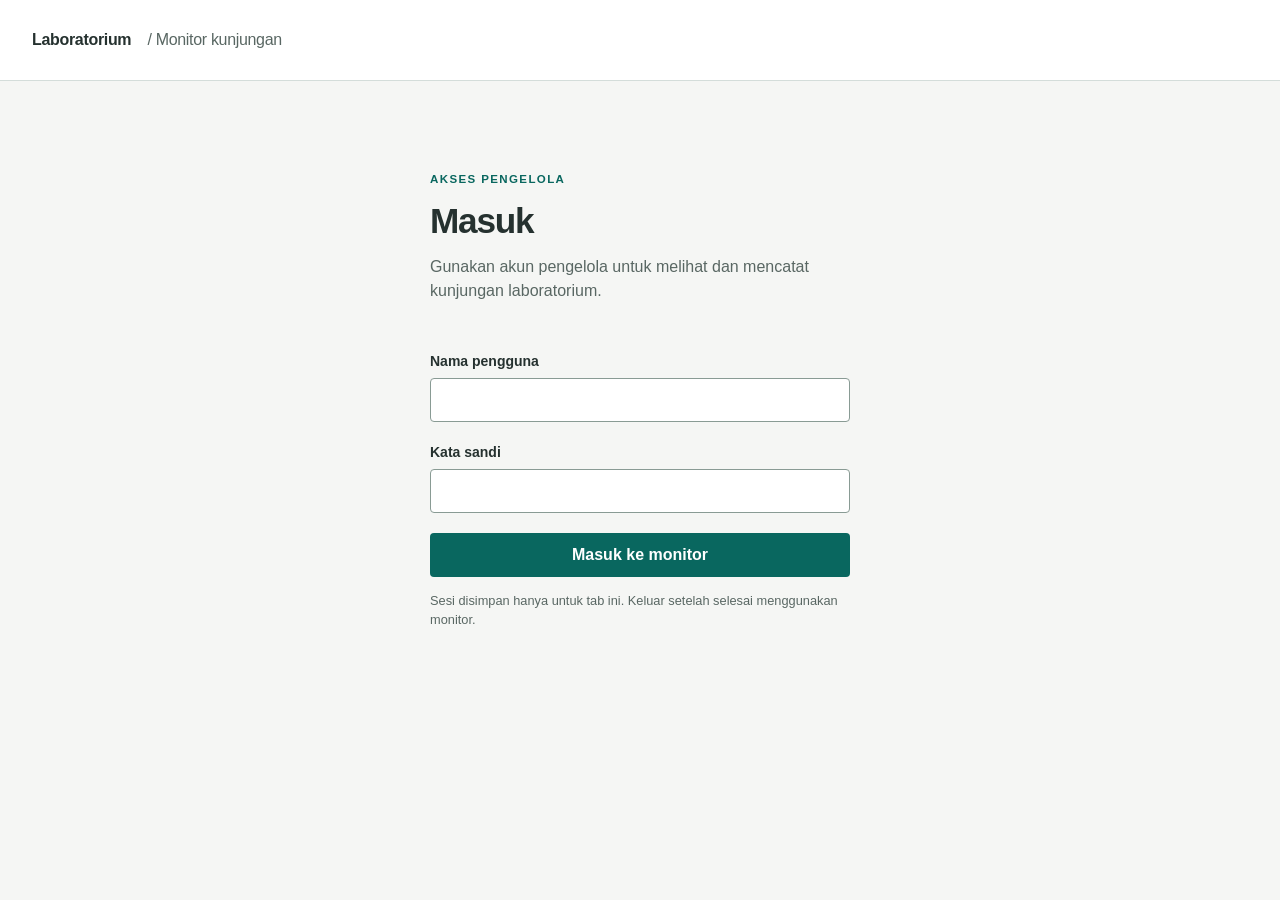
==== frontend/login.html @ 24afa10b "feat: add visitor log landing site and dashboard" ====
<!doctype html>
<html lang="id">
  <head>
    <meta charset="utf-8" />
    <meta name="viewport" content="width=device-width, initial-scale=1" />
    <title>Masuk · Monitor Laboratorium</title>
    <link rel="stylesheet" href="style.css" />
    <script src="app.js" defer></script>
  </head>
  <body data-view="login">
    <header class="topbar">
      <div class="shell bar-content">
        <span class="wordmark"
          >Laboratorium <span>/ Monitor kunjungan</span></span
        >
      </div>
    </header>
    <main class="login-main">
      <p class="eyebrow">AKSES PENGELOLA</p>
      <h1>Masuk</h1>
      <p class="muted">
        Gunakan akun pengelola untuk melihat dan mencatat kunjungan
        laboratorium.
      </p>
      <p id="login-notice" class="error" role="alert" hidden>
        Silakan login terlebih dahulu untuk mengakses monitor kunjungan.
      </p>
      <p id="error" class="error" role="alert" hidden></p>
      <p id="status" class="status" role="status" aria-live="polite"></p>
      <form id="login-form">
        <div class="field">
          <label for="username">Nama pengguna</label
          ><input
            id="username"
            name="username"
            autocomplete="username"
            required
            maxlength="256"
            autocapitalize="none"
            spellcheck="false"
          />
        </div>
        <div class="field">
          <label for="password">Kata sandi</label
          ><input
            id="password"
            name="password"
            type="password"
            autocomplete="current-password"
            required
            maxlength="1024"
          />
        </div>
        <button type="submit">Masuk ke monitor</button>
      </form>
      <p class="muted footnote">
        Sesi disimpan hanya untuk tab ini. Keluar setelah selesai menggunakan
        monitor.
      </p>
    </main>
  </body>
</html>
---- frontend/style.css ----
:root {
  color-scheme: light;
  --paper: #f5f6f4;
  --surface: #fff;
  --ink: #25312f;
  --muted: #596763;
  --line: #d4ddda;
  --teal: #09675f;
  --teal-hover: #07534c;
  --danger: #9b2929;
}
* {
  box-sizing: border-box;
}
body {
  margin: 0;
  background: var(--paper);
  color: var(--ink);
  font-family: "Segoe UI", "Helvetica Neue", Arial, sans-serif;
  font-size: 16px;
  line-height: 1.5;
}
.shell {
  width: min(1280px, calc(100% - 64px));
  margin-inline: auto;
}
.topbar {
  border-bottom: 1px solid var(--line);
  background: var(--surface);
}
.bar-content {
  display: flex;
  align-items: center;
  justify-content: space-between;
  gap: 20px;
  min-height: 80px;
}
.wordmark {
  font-weight: 650;
  letter-spacing: -0.02em;
}
.wordmark span {
  color: var(--muted);
  font-weight: 400;
  margin-left: 12px;
}
main.shell {
  padding-block: 40px;
}
.page-heading {
  display: flex;
  align-items: center;
  justify-content: space-between;
  gap: 24px;
  margin-bottom: 24px;
}
h1,
h2,
p {
  margin-top: 0;
}
h1 {
  font-size: clamp(1.7rem, 3vw, 2.2rem);
  line-height: 1.2;
  font-weight: 650;
  letter-spacing: -0.035em;
  margin-bottom: 12px;
}
h2 {
  font-size: 1.05rem;
  line-height: 1.4;
  font-weight: 650;
  margin-bottom: 8px;
}
p {
  margin-bottom: 12px;
}
.eyebrow {
  font-size: 0.72rem;
  letter-spacing: 0.12em;
  font-weight: 700;
  color: var(--teal);
  margin-bottom: 12px;
}
.muted,
small {
  color: var(--muted);
}
button,
input,
select {
  font: inherit;
}
select {
  min-height: 44px;
  padding: 9px 12px;
  width: 100%;
  background: var(--surface);
  color: var(--ink);
  border: 1px solid #899b94;
  border-radius: 4px;
}
#chart {
  display: block;
  width: 100%;
  min-width: 640px;
  height: auto;
}
a {
  color: var(--teal);
}
details {
  margin-top: 24px;
}
summary {
  cursor: pointer;
}
button {
  min-height: 44px;
  border: 1px solid transparent;
  border-radius: 4px;
  padding: 9px 16px;
  background: var(--teal);
  color: white;
  cursor: pointer;
  font-weight: 600;
}
button:hover {
  background: var(--teal-hover);
}
button.quiet {
  background: var(--surface);
  color: var(--ink);
  border-color: var(--line);
}
button.quiet:hover {
  background: #e9efec;
}
button.delete {
  color: var(--danger);
  background: transparent;
  border-color: var(--line);
  padding-inline: 12px;
}
button.delete:hover {
  background: #fff0ef;
}
button:disabled {
  opacity: 0.6;
  cursor: wait;
}
:focus-visible {
  outline: 3px solid var(--teal);
  outline-offset: 3px;
}
input {
  width: 100%;
  min-height: 44px;
  padding: 9px 12px;
  border: 1px solid #899b94;
  border-radius: 4px;
  background: var(--surface);
  color: var(--ink);
}
label {
  display: block;
  font-size: 0.875rem;
  font-weight: 600;
  margin-bottom: 6px;
}
small {
  display: block;
  font-size: 0.78rem;
  margin-top: 6px;
}
.entry-section {
  border-block: 1px solid var(--line);
  padding-block: 24px;
  display: grid;
  grid-template-columns: 1fr 1.5fr;
  gap: 32px;
}
.entry-section p {
  font-size: 0.875rem;
}
.entry-form {
  display: flex;
  align-items: flex-start;
  gap: 12px;
}
.entry-form .field {
  flex: 1;
  min-width: 0;
}
.entry-form button {
  margin-top: 27px;
  white-space: nowrap;
}
.log-section {
  padding-top: 30px;
}
.table-heading {
  display: flex;
  align-items: baseline;
  justify-content: space-between;
  gap: 16px;
}
.count {
  font-size: 0.9rem;
  color: var(--muted);
}
.count strong {
  color: var(--ink);
  font-variant-numeric: tabular-nums;
  font-size: 1.3rem;
  margin-right: 6px;
}
.table-note,
.footnote {
  font-size: 0.8rem;
}
.table-scroll {
  overflow-x: auto;
  background: var(--surface);
  border: 1px solid var(--line);
  border-radius: 4px;
}
table {
  width: 100%;
  border-collapse: collapse;
  text-align: left;
  font-size: 0.875rem;
}
th {
  background: #edf1ee;
  color: var(--muted);
  font-size: 0.75rem;
  font-weight: 650;
  white-space: nowrap;
}
th,
td {
  padding: 14px 16px;
  border-bottom: 1px solid var(--line);
  vertical-align: top;
}
tbody tr:last-child td {
  border-bottom: 0;
}
tbody tr:hover {
  background: #f8faf8;
}
td:nth-child(1),
td:nth-child(3),
td:nth-child(4) {
  font-variant-numeric: tabular-nums;
  white-space: nowrap;
}
td:nth-child(2) {
  min-width: 150px;
  max-width: 260px;
  overflow-wrap: anywhere;
}
td:nth-child(5) {
  min-width: 200px;
  max-width: 320px;
  overflow-wrap: anywhere;
  color: var(--muted);
}
.table-message {
  text-align: center;
  padding: 36px;
  color: var(--muted);
}
.footnote {
  margin-top: 14px;
}
.status {
  min-height: 24px;
  font-size: 0.875rem;
  color: var(--teal);
}
.error {
  padding: 12px 16px;
  border: 1px solid #c88f8a;
  background: #fff3f1;
  color: #872323;
  overflow-wrap: anywhere;
}
[hidden] {
  display: none !important;
}
.login-main {
  width: min(420px, calc(100% - 40px));
  margin: clamp(40px, 10vh, 100px) auto;
}
.login-main .field {
  margin-bottom: 20px;
}
.login-main form button {
  width: 100%;
}
.skip-link {
  position: absolute;
  top: -100px;
  left: 16px;
  background: white;
  padding: 12px;
  z-index: 1;
  color: var(--teal);
}
.skip-link:focus {
  top: 12px;
}
.sr-only {
  position: absolute;
  width: 1px;
  height: 1px;
  padding: 0;
  margin: -1px;
  overflow: hidden;
  clip-path: inset(50%);
  white-space: nowrap;
  border: 0;
}
@media (max-width: 760px) {
  .shell {
    width: calc(100% - 32px);
  }
  .bar-content {
    min-height: 72px;
  }
  .wordmark span {
    display: block;
    margin-left: 0;
    font-size: 0.8rem;
    letter-spacing: 0;
  }
  main.shell {
    padding-block: 28px;
  }
  .page-heading {
    align-items: flex-start;
    flex-direction: column;
    gap: 8px;
  }
  .entry-section {
    grid-template-columns: 1fr;
    gap: 12px;
  }
  th,
  td {
    padding: 12px;
  }
}
@media (max-width: 420px) {
  .entry-form {
    flex-direction: column;
  }
  .entry-form .field,
  .entry-form button {
    width: 100%;
  }
  .entry-form button {
    margin-top: 0;
  }
  .table-heading {
    align-items: flex-start;
    flex-direction: column;
    gap: 0;
  }
}
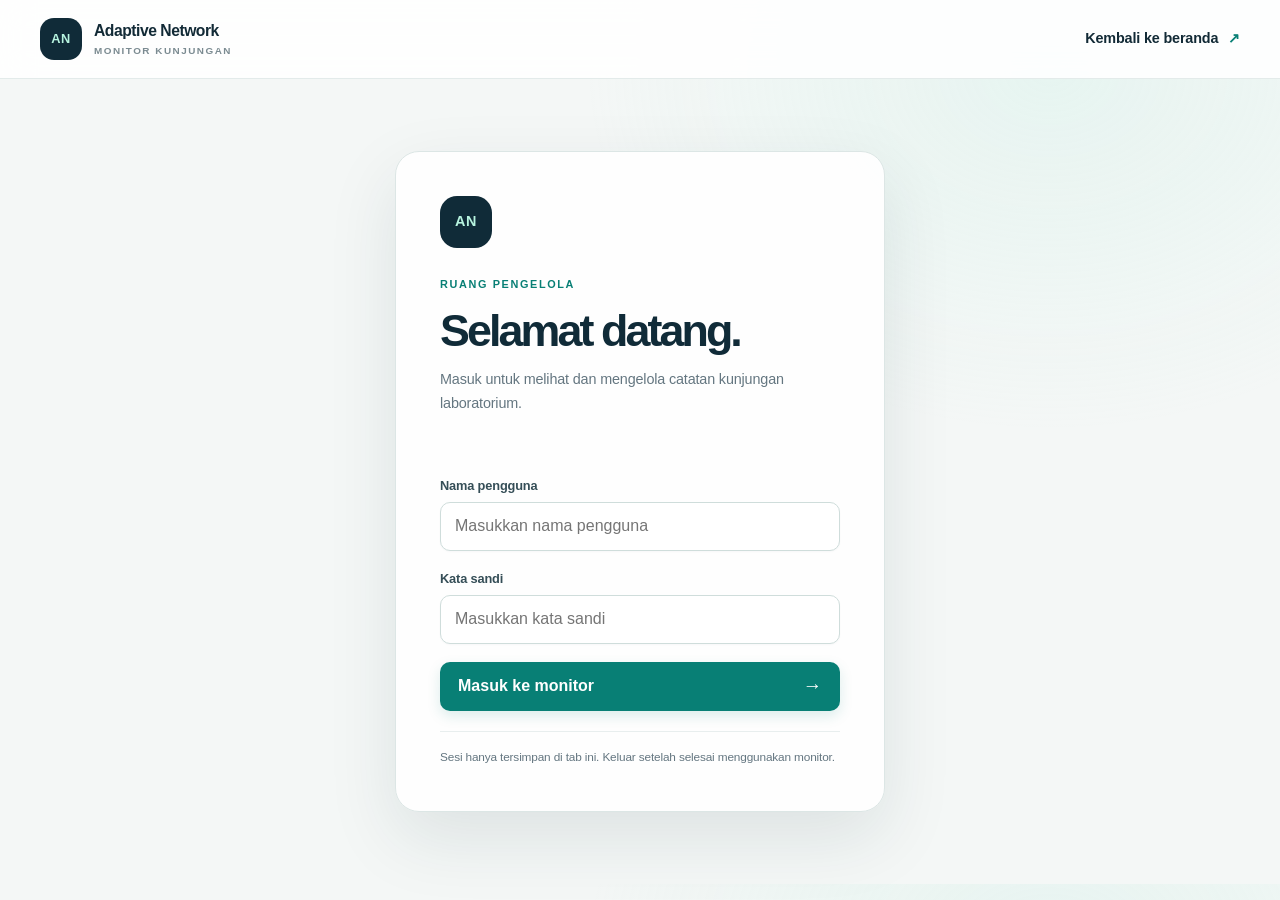
==== commit dda2cd83: "edit frontend" ====
--- a/frontend/login.html
+++ b/frontend/login.html
@@ -10,53 +10,61 @@
   <body data-view="login">
     <header class="topbar">
       <div class="shell bar-content">
-        <span class="wordmark"
-          >Laboratorium <span>/ Monitor kunjungan</span></span
-        >
+        <a class="brand" href="/" aria-label="Adaptive Network, kembali ke halaman publik">
+          <span class="brand-mark" aria-hidden="true">AN</span>
+          <span class="brand-copy"
+            ><strong>Adaptive Network</strong><small>MONITOR KUNJUNGAN</small></span
+          >
+        </a>
+        <a class="nav-link" href="/">Kembali ke beranda <span aria-hidden="true">↗</span></a>
       </div>
     </header>
     <main class="login-main">
-      <p class="eyebrow">AKSES PENGELOLA</p>
-      <h1>Masuk</h1>
-      <p class="muted">
-        Gunakan akun pengelola untuk melihat dan mencatat kunjungan
-        laboratorium.
-      </p>
-      <p id="login-notice" class="error" role="alert" hidden>
-        Silakan login terlebih dahulu untuk mengakses monitor kunjungan.
-      </p>
-      <p id="error" class="error" role="alert" hidden></p>
-      <p id="status" class="status" role="status" aria-live="polite"></p>
-      <form id="login-form">
-        <div class="field">
-          <label for="username">Nama pengguna</label
-          ><input
-            id="username"
-            name="username"
-            autocomplete="username"
-            required
-            maxlength="256"
-            autocapitalize="none"
-            spellcheck="false"
-          />
-        </div>
-        <div class="field">
-          <label for="password">Kata sandi</label
-          ><input
-            id="password"
-            name="password"
-            type="password"
-            autocomplete="current-password"
-            required
-            maxlength="1024"
-          />
-        </div>
-        <button type="submit">Masuk ke monitor</button>
-      </form>
-      <p class="muted footnote">
-        Sesi disimpan hanya untuk tab ini. Keluar setelah selesai menggunakan
-        monitor.
-      </p>
+      <div class="login-card">
+        <div class="login-emblem" aria-hidden="true">AN</div>
+        <p class="eyebrow">RUANG PENGELOLA</p>
+        <h1>Selamat datang.</h1>
+        <p class="muted">
+          Masuk untuk melihat dan mengelola catatan kunjungan laboratorium.
+        </p>
+        <p id="login-notice" class="error" role="alert" hidden>
+          Silakan login terlebih dahulu untuk mengakses monitor kunjungan.
+        </p>
+        <p id="error" class="error" role="alert" hidden></p>
+        <p id="status" class="status" role="status" aria-live="polite"></p>
+        <form id="login-form">
+          <div class="field">
+            <label for="username">Nama pengguna</label
+            ><input
+              id="username"
+              name="username"
+              autocomplete="username"
+              required
+              maxlength="256"
+              autocapitalize="none"
+              spellcheck="false"
+              placeholder="Masukkan nama pengguna"
+            />
+          </div>
+          <div class="field">
+            <label for="password">Kata sandi</label
+            ><input
+              id="password"
+              name="password"
+              type="password"
+              autocomplete="current-password"
+              required
+              maxlength="1024"
+              placeholder="Masukkan kata sandi"
+            />
+          </div>
+          <button type="submit">Masuk ke monitor <span aria-hidden="true">→</span></button>
+        </form>
+        <p class="muted footnote">
+          Sesi hanya tersimpan di tab ini. Keluar setelah selesai menggunakan
+          monitor.
+        </p>
+      </div>
     </main>
   </body>
 </html>
--- a/frontend/style.css
+++ b/frontend/style.css
@@ -370,3 +370,989 @@
     gap: 0;
   }
 }
+
+:root {
+  color-scheme: light;
+  --paper: #f4f7f6;
+  --surface: #ffffff;
+  --ink: #122a36;
+  --muted: #647680;
+  --line: #dce6e5;
+  --teal: #087f75;
+  --teal-hover: #06665f;
+  --danger: #a63d47;
+  --navy: #102b38;
+  --mint: #c9f3e7;
+  --shadow: 0 18px 50px rgb(22 53 62 / 8%);
+}
+
+body {
+  background:
+    radial-gradient(ellipse at 82% 8%, rgb(183 235 220 / 22%), transparent 29rem),
+    var(--paper);
+  color: var(--ink);
+  letter-spacing: -0.01em;
+}
+
+.shell {
+  width: min(1200px, calc(100% - 64px));
+}
+
+.topbar {
+  position: relative;
+  z-index: 2;
+  border-bottom: 1px solid rgb(220 230 229 / 80%);
+  background: rgb(255 255 255 / 88%);
+  backdrop-filter: blur(16px);
+}
+
+.bar-content {
+  min-height: 78px;
+}
+
+.brand {
+  display: inline-flex;
+  align-items: center;
+  gap: 12px;
+  color: var(--ink);
+  text-decoration: none;
+}
+
+.brand-mark,
+.login-emblem {
+  display: grid;
+  place-items: center;
+  width: 42px;
+  height: 42px;
+  border-radius: 14px;
+  background: var(--navy);
+  color: #b7f4df;
+  font-size: 0.8rem;
+  font-weight: 800;
+  letter-spacing: 0.04em;
+}
+
+.brand-copy {
+  display: grid;
+  gap: 1px;
+}
+
+.brand-copy strong {
+  font-size: 0.98rem;
+  letter-spacing: -0.03em;
+}
+
+.brand-copy small {
+  margin: 0;
+  color: #7b8b91;
+  font-size: 0.62rem;
+  font-weight: 750;
+  letter-spacing: 0.15em;
+}
+
+.nav-link,
+.text-link {
+  color: var(--ink);
+  font-size: 0.9rem;
+  font-weight: 650;
+  text-decoration: none;
+}
+
+.nav-link span {
+  margin-left: 6px;
+  color: var(--teal);
+}
+
+.nav-link:hover,
+.text-link:hover {
+  color: var(--teal);
+}
+
+h1 {
+  color: var(--navy);
+  font-size: clamp(2.5rem, 5vw, 4.65rem);
+  font-weight: 730;
+  letter-spacing: -0.065em;
+}
+
+h2 {
+  color: var(--navy);
+  font-size: clamp(1.25rem, 2vw, 1.65rem);
+  letter-spacing: -0.04em;
+}
+
+.eyebrow {
+  display: flex;
+  align-items: center;
+  gap: 9px;
+  color: var(--teal);
+  font-size: 0.68rem;
+  letter-spacing: 0.15em;
+}
+
+.live-dot {
+  display: inline-block;
+  width: 8px;
+  height: 8px;
+  flex: 0 0 auto;
+  border-radius: 50%;
+  background: #15a77c;
+  box-shadow: 0 0 0 4px rgb(21 167 124 / 12%);
+}
+
+button,
+input,
+select {
+  border-radius: 10px;
+}
+
+button {
+  box-shadow: 0 5px 14px rgb(8 127 117 / 14%);
+  transition:
+    background 150ms ease,
+    transform 150ms ease,
+    box-shadow 150ms ease;
+}
+
+button:hover:not(:disabled) {
+  transform: translateY(-1px);
+  box-shadow: 0 8px 18px rgb(8 127 117 / 18%);
+}
+
+button.quiet {
+  box-shadow: none;
+}
+
+button.delete {
+  box-shadow: none;
+}
+
+input,
+select {
+  border-color: #cfdddb;
+  box-shadow: 0 1px 2px rgb(19 47 57 / 3%);
+}
+
+input:focus,
+select:focus {
+  border-color: var(--teal);
+}
+
+.landing-main {
+  padding-top: 20px;
+}
+
+.landing-hero {
+  position: relative;
+  display: grid;
+  min-height: 500px;
+  grid-template-columns: 1.08fr 0.92fr;
+  align-items: center;
+  gap: 50px;
+  padding-block: 62px 78px;
+}
+
+.hero-copy {
+  position: relative;
+  z-index: 1;
+}
+
+.hero-copy h1 {
+  margin-bottom: 20px;
+}
+
+.hero-copy h1 span {
+  color: var(--teal);
+}
+
+.hero-intro {
+  max-width: 510px;
+  color: var(--muted);
+  font-size: 1.08rem;
+  line-height: 1.75;
+}
+
+.hero-actions {
+  display: flex;
+  flex-wrap: wrap;
+  align-items: center;
+  gap: 24px;
+  margin-top: 30px;
+}
+
+.button-link {
+  display: inline-flex;
+  min-height: 50px;
+  align-items: center;
+  justify-content: center;
+  gap: 18px;
+  padding: 0 20px;
+  border-radius: 11px;
+  background: var(--teal);
+  box-shadow: 0 10px 24px rgb(8 127 117 / 20%);
+  color: white;
+  font-size: 0.9rem;
+  font-weight: 700;
+  text-decoration: none;
+  transition: transform 150ms ease, background 150ms ease;
+}
+
+.button-link:hover {
+  transform: translateY(-2px);
+  background: var(--teal-hover);
+}
+
+.button-link span {
+  font-size: 1.2rem;
+}
+
+.hero-caption {
+  display: flex;
+  align-items: center;
+  gap: 10px;
+  margin-top: 44px;
+  color: #829196;
+  font-size: 0.72rem;
+  font-weight: 650;
+  letter-spacing: 0.13em;
+  text-transform: uppercase;
+}
+
+.caption-line {
+  width: 35px;
+  height: 1px;
+  background: #92aaa9;
+}
+
+.hero-visual {
+  position: relative;
+  display: grid;
+  min-height: 410px;
+  place-items: center;
+  overflow: hidden;
+  border: 1px solid rgb(209 233 226 / 60%);
+  border-radius: 34px;
+  background:
+    radial-gradient(circle at 54% 46%, rgb(35 112 106 / 65%), transparent 34%),
+    linear-gradient(145deg, #102d3a, #123f49 64%, #0c303a);
+  box-shadow: 0 28px 65px rgb(18 52 59 / 18%);
+}
+
+.visual-grid {
+  position: absolute;
+  inset: 0;
+  opacity: 0.22;
+  background-image:
+    linear-gradient(rgb(193 245 225 / 14%) 1px, transparent 1px),
+    linear-gradient(90deg, rgb(193 245 225 / 14%) 1px, transparent 1px);
+  background-size: 34px 34px;
+  mask-image: linear-gradient(135deg, black, transparent 90%);
+}
+
+.visual-orbit {
+  position: absolute;
+  width: 270px;
+  height: 270px;
+  border: 1px solid rgb(196 247 225 / 20%);
+  border-radius: 50%;
+}
+
+.orbit-two {
+  width: 360px;
+  height: 360px;
+  border-color: rgb(196 247 225 / 12%);
+}
+
+.network-node {
+  position: absolute;
+  z-index: 1;
+  display: grid;
+  width: 64px;
+  height: 64px;
+  place-items: center;
+  border: 1px solid rgb(199 247 229 / 65%);
+  border-radius: 20px;
+  background: linear-gradient(145deg, rgb(76 161 145 / 92%), rgb(22 86 83 / 95%));
+  box-shadow: 0 0 30px rgb(120 245 208 / 22%);
+  color: #e4fff5;
+  font-size: 0.65rem;
+  font-weight: 800;
+  letter-spacing: 0.08em;
+}
+
+.node-core {
+  width: 88px;
+  height: 88px;
+  border-radius: 28px;
+  background: linear-gradient(145deg, #d0f7e8, #75c9ae);
+  box-shadow: 0 0 55px rgb(143 249 207 / 30%);
+  color: #123b44;
+  font-size: 1rem;
+}
+
+.node-one {
+  top: 23%;
+  left: 23%;
+}
+
+.node-two {
+  top: 28%;
+  right: 18%;
+}
+
+.node-three {
+  right: 27%;
+  bottom: 17%;
+}
+
+.network-link {
+  position: absolute;
+  z-index: 0;
+  width: 145px;
+  height: 1px;
+  background: linear-gradient(90deg, transparent, #8ee6c5, transparent);
+  transform-origin: center;
+}
+
+.link-one {
+  top: 40%;
+  left: 29%;
+  transform: rotate(28deg);
+}
+
+.link-two {
+  top: 54%;
+  right: 24%;
+  transform: rotate(67deg);
+}
+
+.link-three {
+  top: 68%;
+  left: 31%;
+  transform: rotate(-35deg);
+}
+
+.visual-label {
+  position: absolute;
+  z-index: 1;
+  color: #b1d5cd;
+  font-size: 0.62rem;
+  font-weight: 700;
+  letter-spacing: 0.15em;
+}
+
+.label-top {
+  top: 24px;
+  left: 26px;
+  display: flex;
+  align-items: center;
+  gap: 9px;
+}
+
+.label-top span {
+  width: 6px;
+  height: 6px;
+  border-radius: 50%;
+  background: #79e1b5;
+  box-shadow: 0 0 9px #79e1b5;
+}
+
+.label-bottom {
+  right: 26px;
+  bottom: 24px;
+}
+
+.label-bottom strong {
+  color: #d6ffed;
+}
+
+.visual-stamp {
+  position: absolute;
+  right: 27px;
+  top: 25%;
+  color: rgb(201 242 226 / 55%);
+  font-size: 0.53rem;
+  font-weight: 800;
+  line-height: 1.6;
+  letter-spacing: 0.13em;
+  text-align: right;
+}
+
+.practice-section {
+  padding-block: 36px 62px;
+  border-top: 1px solid var(--line);
+}
+
+.section-heading {
+  display: flex;
+  align-items: flex-end;
+  justify-content: space-between;
+  gap: 30px;
+  margin-bottom: 24px;
+}
+
+.section-heading .eyebrow,
+.section-heading h2 {
+  margin-bottom: 7px;
+}
+
+.section-heading > p {
+  max-width: 380px;
+  margin-bottom: 8px;
+  color: var(--muted);
+  font-size: 0.9rem;
+}
+
+.practice-grid {
+  display: grid;
+  grid-template-columns: repeat(3, 1fr);
+  gap: 16px;
+}
+
+.practice-card {
+  position: relative;
+  min-height: 220px;
+  padding: 22px;
+  overflow: hidden;
+  border: 1px solid var(--line);
+  border-radius: 18px;
+  background: rgb(255 255 255 / 80%);
+  transition: transform 160ms ease, box-shadow 160ms ease, border-color 160ms ease;
+}
+
+.practice-card:hover {
+  transform: translateY(-4px);
+  border-color: #b6d9d1;
+  box-shadow: var(--shadow);
+}
+
+.card-index {
+  color: #8a9b9e;
+  font-size: 0.62rem;
+  font-weight: 750;
+  letter-spacing: 0.14em;
+}
+
+.practice-icon {
+  display: grid;
+  width: 42px;
+  height: 42px;
+  margin-top: 24px;
+  place-items: center;
+  border-radius: 13px;
+  background: #e4f6ef;
+  color: var(--teal);
+  font-size: 1.35rem;
+}
+
+.practice-card h3 {
+  margin: 15px 0 5px;
+  color: var(--navy);
+  font-size: 1.02rem;
+}
+
+.practice-card p {
+  margin: 0;
+  color: var(--muted);
+  font-size: 0.82rem;
+  line-height: 1.65;
+}
+
+.lab-note {
+  display: grid;
+  grid-template-columns: auto 1fr;
+  gap: 16px;
+  margin-bottom: 54px;
+  padding: 24px;
+  border: 1px solid #d5e8e2;
+  border-radius: 18px;
+  background: linear-gradient(110deg, #eaf7f1, #f8fbf9);
+}
+
+.note-symbol {
+  display: grid;
+  width: 36px;
+  height: 36px;
+  place-items: center;
+  border-radius: 50%;
+  background: #d0eee2;
+  color: var(--teal);
+  font-family: Georgia, serif;
+  font-size: 1.15rem;
+  font-style: italic;
+  font-weight: 700;
+}
+
+.lab-note .eyebrow {
+  margin-bottom: 6px;
+}
+
+.lab-note h2 {
+  margin-bottom: 6px;
+  font-size: 1.15rem;
+}
+
+.lab-note p {
+  margin-bottom: 6px;
+  color: #526a70;
+  font-size: 0.85rem;
+}
+
+.privacy-note {
+  color: #778a8d !important;
+  font-size: 0.75rem !important;
+}
+
+.site-footer {
+  border-top: 1px solid var(--line);
+  background: #fff;
+}
+
+.footer-content {
+  display: flex;
+  min-height: 68px;
+  align-items: center;
+  justify-content: space-between;
+  gap: 16px;
+  color: #829196;
+  font-size: 0.66rem;
+  font-weight: 700;
+  letter-spacing: 0.11em;
+}
+
+.footer-content span:last-child {
+  font-weight: 500;
+  letter-spacing: 0;
+}
+
+body[data-view="dashboard"] {
+  background:
+    radial-gradient(ellipse at 92% 0%, rgb(193 235 222 / 25%), transparent 30rem),
+    #f3f6f5;
+}
+
+body[data-view="dashboard"] main.shell {
+  padding-block: 42px 64px;
+}
+
+.page-heading {
+  margin-bottom: 28px;
+}
+
+.page-heading h1 {
+  margin-bottom: 8px;
+  font-size: clamp(2rem, 4vw, 3rem);
+}
+
+.heading-description {
+  margin: 0;
+  color: var(--muted);
+  font-size: 0.92rem;
+}
+
+.page-heading .eyebrow,
+.panel-heading .eyebrow,
+.entry-section .eyebrow,
+.table-heading .eyebrow {
+  margin-bottom: 8px;
+}
+
+.dashboard-panel {
+  border: 1px solid var(--line);
+  border-radius: 18px;
+  background: var(--surface);
+  box-shadow: 0 8px 24px rgb(22 53 62 / 4%);
+}
+
+.chart-panel {
+  padding: 24px 26px;
+}
+
+.panel-heading {
+  display: flex;
+  align-items: center;
+  justify-content: space-between;
+  gap: 16px;
+  margin-bottom: 18px;
+}
+
+.panel-heading h2,
+.table-heading h2 {
+  margin-bottom: 0;
+}
+
+.panel-tag {
+  display: inline-flex;
+  align-items: center;
+  gap: 9px;
+  padding: 8px 11px;
+  border: 1px solid #d7eee5;
+  border-radius: 999px;
+  background: #f1faf6;
+  color: #51766c;
+  font-size: 0.62rem;
+  font-weight: 750;
+  letter-spacing: 0.09em;
+  white-space: nowrap;
+}
+
+#filters {
+  align-items: flex-end;
+  padding: 16px;
+  border-radius: 13px;
+  background: #f6f9f8;
+}
+
+#filters label {
+  color: #52666d;
+  font-size: 0.76rem;
+}
+
+#filters button {
+  margin-top: 0;
+}
+
+#range {
+  margin: 20px 0 10px;
+  color: #647680;
+  font-size: 0.8rem;
+  font-weight: 600;
+}
+
+.chart-panel .table-scroll {
+  border: 0;
+  border-radius: 12px;
+  background: linear-gradient(180deg, #fbfdfc, #fff);
+}
+
+#chart {
+  min-width: 580px;
+}
+
+.entry-section.dashboard-panel {
+  grid-template-columns: 0.8fr 1.2fr;
+  align-items: center;
+  gap: 28px;
+  margin-top: 18px;
+  padding: 21px 26px;
+}
+
+.entry-section.dashboard-panel h2 {
+  margin-bottom: 4px;
+}
+
+.entry-section.dashboard-panel p {
+  margin: 0;
+  font-size: 0.8rem;
+}
+
+.entry-section.dashboard-panel .entry-form button {
+  margin-top: 25px;
+}
+
+.log-section.dashboard-panel {
+  margin-top: 18px;
+  padding: 24px 26px;
+}
+
+.table-heading {
+  align-items: center;
+  margin-bottom: 16px;
+}
+
+.count {
+  margin: 0;
+  padding: 9px 13px;
+  border: 1px solid #d9eae4;
+  border-radius: 12px;
+  background: #f4faf7;
+  color: #667b7c;
+  font-size: 0.75rem;
+}
+
+.count strong {
+  color: var(--teal);
+  font-size: 1.3rem;
+}
+
+.log-section .table-scroll {
+  border-radius: 12px;
+}
+
+table {
+  font-size: 0.8rem;
+}
+
+th {
+  background: #f3f7f6;
+  color: #61747a;
+  letter-spacing: 0.04em;
+}
+
+th,
+td {
+  padding: 14px;
+}
+
+tbody tr:hover {
+  background: #f7fbf9;
+}
+
+td:nth-child(3),
+td:nth-child(4) {
+  color: #556b71;
+}
+
+.login-main {
+  width: min(490px, calc(100% - 40px));
+  margin: clamp(32px, 8vh, 80px) auto;
+}
+
+.login-card {
+  padding: clamp(26px, 6vw, 44px);
+  border: 1px solid var(--line);
+  border-radius: 24px;
+  background: rgb(255 255 255 / 92%);
+  box-shadow: 0 26px 70px rgb(18 52 59 / 10%);
+}
+
+.login-emblem {
+  width: 52px;
+  height: 52px;
+  margin-bottom: 28px;
+  border-radius: 17px;
+  font-size: 0.9rem;
+}
+
+.login-card h1 {
+  margin-bottom: 10px;
+  font-size: clamp(2.1rem, 5vw, 2.8rem);
+}
+
+.login-card > .muted {
+  margin-bottom: 24px;
+  font-size: 0.9rem;
+  line-height: 1.65;
+}
+
+.login-main .field {
+  margin-bottom: 18px;
+}
+
+.login-main label {
+  margin-bottom: 7px;
+  color: #354e57;
+  font-size: 0.8rem;
+}
+
+.login-main input {
+  min-height: 49px;
+  padding-inline: 14px;
+}
+
+.login-main form button {
+  display: flex;
+  width: 100%;
+  align-items: center;
+  justify-content: space-between;
+  margin-top: 8px;
+  padding-inline: 17px;
+}
+
+.login-main form button span {
+  font-size: 1.2rem;
+}
+
+.login-card .footnote {
+  margin: 20px 0 0;
+  padding-top: 16px;
+  border-top: 1px solid #e8eeee;
+  font-size: 0.74rem;
+  line-height: 1.6;
+}
+
+.error {
+  border-radius: 10px;
+}
+
+@media (max-width: 900px) {
+  .landing-hero {
+    min-height: 430px;
+    grid-template-columns: 1fr 0.85fr;
+    gap: 28px;
+  }
+
+  .hero-visual {
+    min-height: 350px;
+  }
+
+  .node-one {
+    left: 15%;
+  }
+
+  .node-two {
+    right: 12%;
+  }
+
+  .node-three {
+    right: 19%;
+  }
+}
+
+@media (max-width: 760px) {
+  .shell {
+    width: calc(100% - 36px);
+  }
+
+  .bar-content {
+    min-height: 70px;
+  }
+
+  .landing-hero {
+    grid-template-columns: 1fr;
+    gap: 34px;
+    padding-block: 52px 44px;
+  }
+
+  .hero-copy h1 {
+    font-size: clamp(2.6rem, 10vw, 4rem);
+  }
+
+  .hero-visual {
+    min-height: 330px;
+  }
+
+  .section-heading {
+    display: block;
+  }
+
+  .section-heading > p {
+    max-width: 540px;
+  }
+
+  .practice-grid {
+    grid-template-columns: 1fr;
+  }
+
+  .practice-card {
+    min-height: auto;
+  }
+
+  .practice-icon {
+    margin-top: 18px;
+  }
+
+  .entry-section.dashboard-panel {
+    grid-template-columns: 1fr;
+    gap: 16px;
+  }
+
+  .entry-section.dashboard-panel .entry-form button {
+    margin-top: 25px;
+  }
+
+  .chart-panel,
+  .log-section.dashboard-panel {
+    padding: 19px;
+  }
+}
+
+@media (max-width: 480px) {
+  .shell {
+    width: calc(100% - 28px);
+  }
+
+  .brand-mark {
+    width: 38px;
+    height: 38px;
+  }
+
+  .brand-copy strong {
+    font-size: 0.88rem;
+  }
+
+  .brand-copy small {
+    font-size: 0.55rem;
+  }
+
+  .nav-link {
+    font-size: 0.77rem;
+  }
+
+  .hero-actions {
+    align-items: flex-start;
+    flex-direction: column;
+    gap: 17px;
+  }
+
+  .hero-visual {
+    min-height: 290px;
+    border-radius: 24px;
+  }
+
+  .visual-orbit {
+    width: 220px;
+    height: 220px;
+  }
+
+  .orbit-two {
+    width: 300px;
+    height: 300px;
+  }
+
+  .node-one {
+    left: 13%;
+  }
+
+  .node-two {
+    right: 10%;
+  }
+
+  .node-three {
+    right: 17%;
+  }
+
+  .lab-note {
+    padding: 18px;
+  }
+
+  .footer-content {
+    align-items: flex-start;
+    flex-direction: column;
+    justify-content: center;
+    gap: 5px;
+    padding-block: 14px;
+  }
+
+  .panel-heading {
+    align-items: flex-start;
+    flex-direction: column;
+  }
+
+  #filters {
+    align-items: stretch;
+    flex-direction: column;
+  }
+
+  #filters .field,
+  #filters button {
+    width: 100%;
+  }
+
+  .entry-section.dashboard-panel .entry-form {
+    align-items: stretch;
+  }
+
+  .entry-section.dashboard-panel .entry-form button {
+    margin-top: 0;
+  }
+}
+
+@media (prefers-reduced-motion: reduce) {
+  *,
+  *::before,
+  *::after {
+    scroll-behavior: auto !important;
+    transition-duration: 0.01ms !important;
+  }
+}
